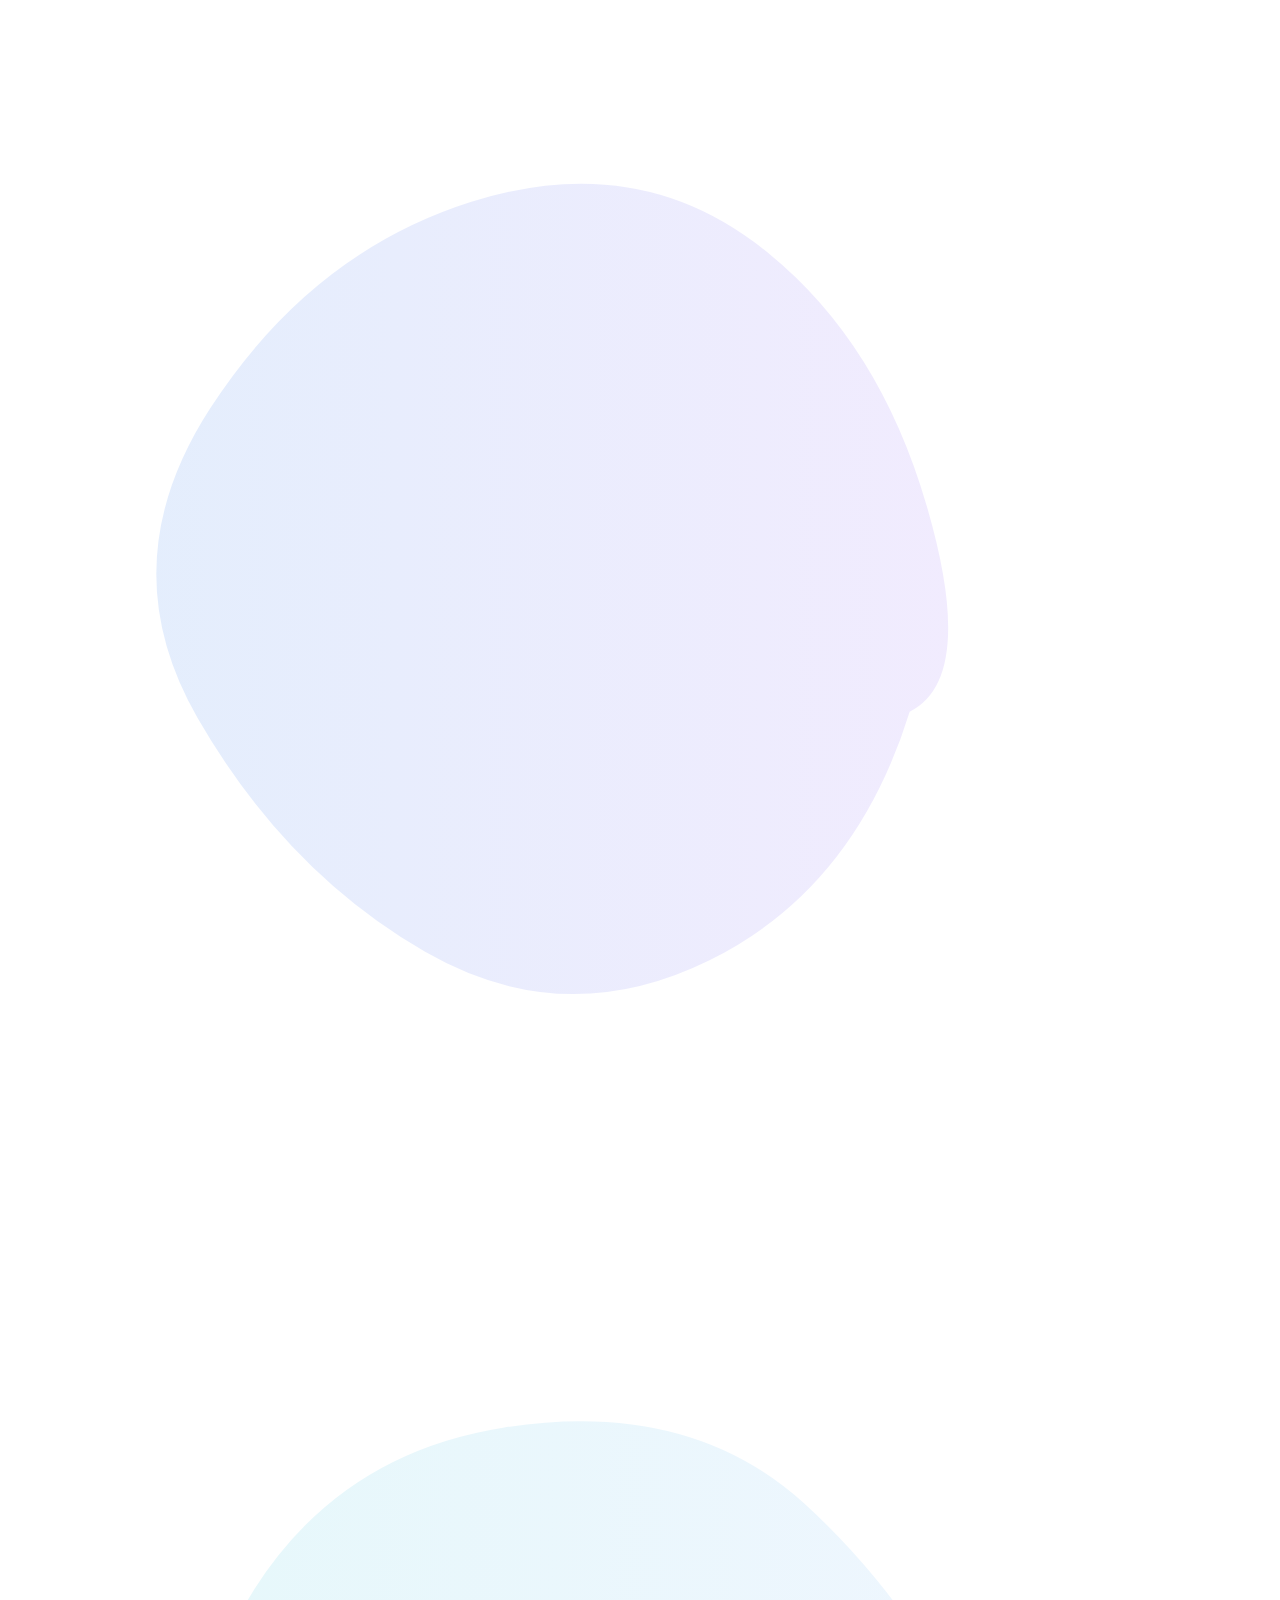
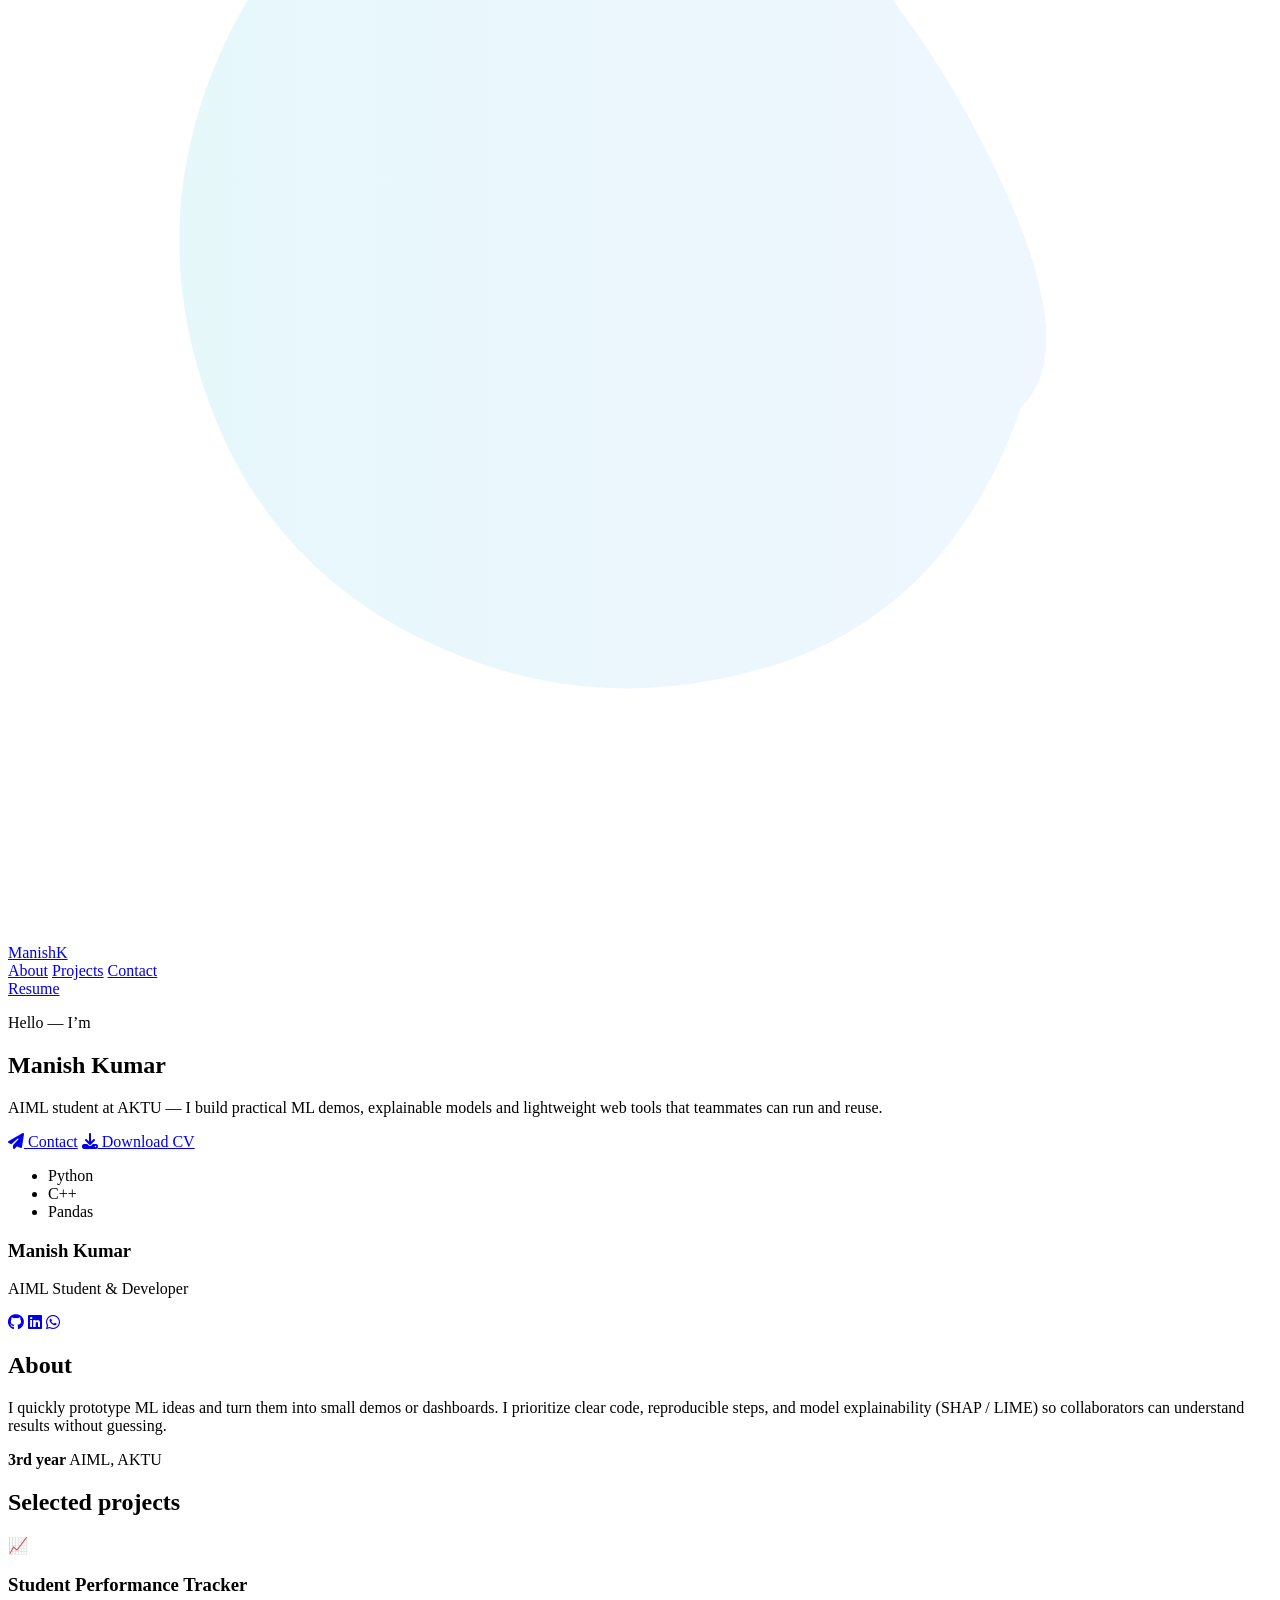
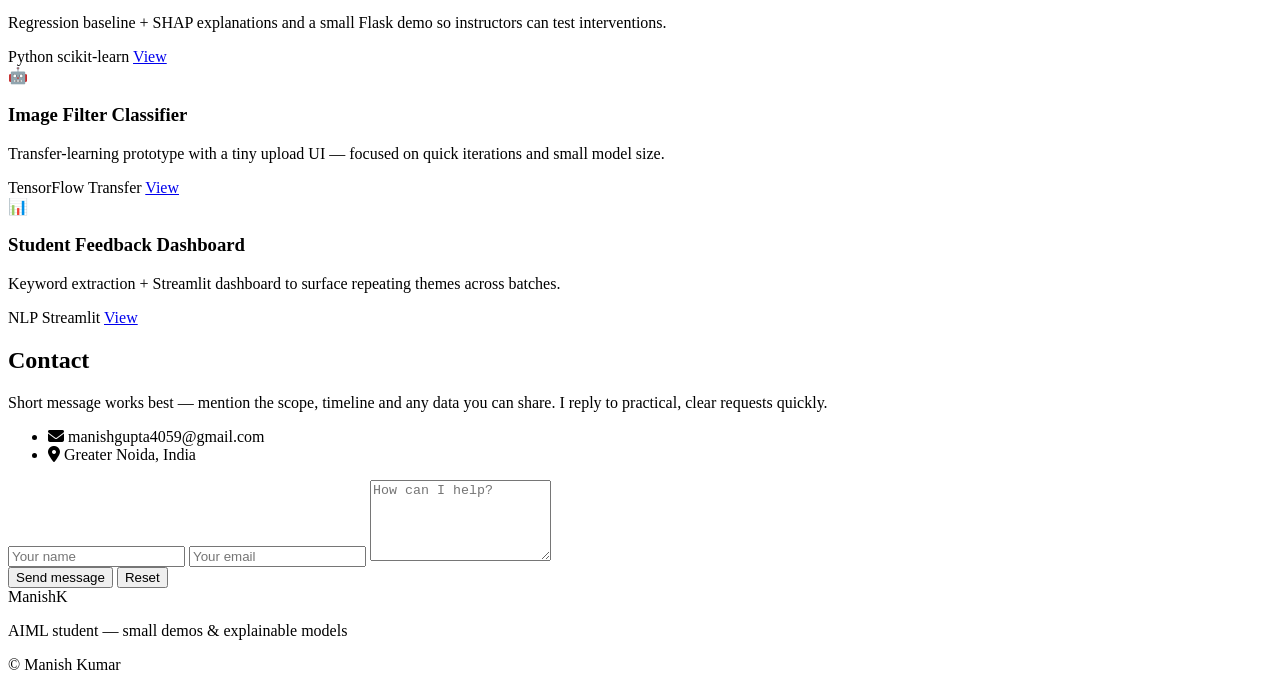
==== index.html @ 33d11e86 "Update index.html" ====
<!doctype html>
<html lang="en">
<head>
  <meta charset="utf-8" />
  <meta name="viewport" content="width=device-width,initial-scale=1" />
  <title>Manish Kumar — AIML Student & AI Engineer</title>
  <meta name="description" content="Manish Kumar — AIML student building practical ML demos, dashboards and lightweight web apps. Open to internships & collabs." />
  <meta name="author" content="Manish Kumar" />
  <meta property="og:title" content="Manish Kumar — AIML Student & AI Engineer" />
  <meta property="og:description" content="Small, practical ML demos — clean code, fast prototypes, explainable models." />
  <meta property="og:image" content="https://via.placeholder.com/1200x630.png?text=Manish+Kumar" />
  <meta name="twitter:card" content="summary_large_image">

  <!-- Fonts & icons -->
  <link rel="preconnect" href="https://fonts.googleapis.com">
  <link href="https://fonts.googleapis.com/css2?family=Poppins:wght@300;400;600;700&display=swap" rel="stylesheet">
  <link rel="stylesheet" href="https://cdnjs.cloudflare.com/ajax/libs/font-awesome/6.5.1/css/all.min.css">

  <!-- Styles -->
  <link rel="stylesheet" href="style.css">
</head>
<body>
  <!-- Background animation container (insert at top of <body>) -->
  <div id="bg-anim" aria-hidden="true">
    <div id="particles-js" class="bg-layer"></div>

    <!-- SVG blobs for soft gradient shapes -->
    <svg class="bg-blob blob-a" viewBox="0 0 600 600" preserveAspectRatio="xMidYMid slice">
      <defs>
        <linearGradient id="gA" x1="0" x2="1">
          <stop offset="0" stop-color="#1f6feb"/>
          <stop offset="1" stop-color="#8b5cf6"/>
        </linearGradient>
      </defs>
      <g>
        <path fill="url(#gA)" opacity="0.12" d="M428,334Q402,418,333,452Q264,486,198,448Q132,410,90,337Q48,264,96,190Q144,116,220,92Q296,68,354,111Q412,154,436,236Q460,318,428,334Z"></path>
      </g>
    </svg>

    <svg class="bg-blob blob-b" viewBox="0 0 600 600" preserveAspectRatio="xMidYMid slice">
      <defs>
        <linearGradient id="gB" x1="0" x2="1">
          <stop offset="0" stop-color="#06b6d4"/>
          <stop offset="1" stop-color="#60a5fa"/>
        </linearGradient>
      </defs>
      <g>
        <path fill="url(#gB)" opacity="0.10" d="M481,347Q447,444,362,470Q277,496,198,458Q119,420,92,335Q65,250,106,168Q147,86,235,72Q323,58,378,108Q433,158,471,239Q509,320,481,347Z"></path>
      </g>
    </svg>
  </div>

  <header class="topbar" role="banner">
    <div class="wrap">
      <a class="brand" href="#home">Manish<span class="accent">K</span></a>
      <nav class="main-nav" role="navigation" aria-label="Main">
        <a href="#about">About</a>
        <a href="#projects">Projects</a>
        <a href="#contact">Contact</a>
      </nav>

      <div class="actions">
        <a class="btn outline" href="resume.pdf" download>Resume</a>
      </div>
    </div>
  </header>

  <main>
    <!-- HERO -->
    <section id="home" class="hero">
      <div class="wrap hero-grid">
        <div class="hero-intro">
          <p class="overline">Hello — I’m</p>
          <h1 id="latestText">Manish Kumar<span class="accent"></span></h1>
          <p class="sub">AIML student at AKTU — I build practical ML demos, explainable models and lightweight web tools that teammates can run and reuse.</p>

          <div class="cta-row">
            <a class="btn primary" href="contact.html"><i class="fa-solid fa-paper-plane"></i> Contact</a>
            <a class="btn ghost" href="resume.pdf" download><i class="fa-solid fa-download"></i> Download CV</a>
          </div>

          <ul class="skills">
            <li>Python</li><li>C++</li><li>Pandas</li>
          </ul>
        </div>

        <aside class="hero-card" id="profileCard" aria-label="Profile">
          <img src="./image/hero.jpg" alt="Photo of Manish Kumar" class="photo" loading="lazy" onerror="this.style.display='none'">
          <div class="card-body">
            <h3 class="name">Manish Kumar</h3>
            <p class="role muted">AIML Student & Developer</p>
            <div class="socials">
              <a href="https://github.com/Manishgupta1234202" target="_blank" rel="noopener" aria-label="GitHub"><i class="fab fa-github"></i></a>
              <a href="YOUR_LINKEDIN_URL" target="_blank" rel="noopener" aria-label="LinkedIn"><i class="fab fa-linkedin"></i></a>
              <a href="https://wa.me/YOUR_PHONE_NUMBER" target="_blank" rel="noopener" aria-label="WhatsApp"><i class="fab fa-whatsapp"></i></a>
            </div>
          </div>
        </aside>
      </div>
    </section>

    <!-- ABOUT -->
    <section id="about" class="section">
      <div class="wrap card">
        <div class="about-grid">
          <div>
            <h2>About</h2>
            <p class="muted">I quickly prototype ML ideas and turn them into small demos or dashboards. I prioritize clear code, reproducible steps, and model explainability (SHAP / LIME) so collaborators can understand results without guessing.</p>

            <div class="stats">
              <div><strong>3rd year</strong><span> AIML, AKTU</span></div>
            </div>
          </div>
        </div>
      </div>
    </section>

    <!-- PROJECTS -->
    <section id="projects" class="section">
      <div class="wrap">
        <h2 class="center">Selected projects</h2>
        <div class="projects-grid">
          <article class="project reveal" tabindex="0" aria-label="Student Performance Tracker">
            <div class="p-preview">📈</div>
            <h3>Student Performance Tracker</h3>
            <p class="muted">Regression baseline + SHAP explanations and a small Flask demo so instructors can test interventions.</p>
            <div class="meta">
              <span class="pill">Python</span>
              <span class="pill">scikit-learn</span>
              <a class="link" href="#" target="_blank" rel="noopener">View</a>
            </div>
          </article>

          <article class="project reveal" tabindex="0" aria-label="Image Filter Classifier">
            <div class="p-preview">🤖</div>
            <h3>Image Filter Classifier</h3>
            <p class="muted">Transfer-learning prototype with a tiny upload UI — focused on quick iterations and small model size.</p>
            <div class="meta">
              <span class="pill">TensorFlow</span>
              <span class="pill">Transfer</span>
              <a class="link" href="#" target="_blank" rel="noopener">View</a>
            </div>
          </article>

          <article class="project reveal" tabindex="0" aria-label="Student Feedback Dashboard">
            <div class="p-preview">📊</div>
            <h3>Student Feedback Dashboard</h3>
            <p class="muted">Keyword extraction + Streamlit dashboard to surface repeating themes across batches.</p>
            <div class="meta">
              <span class="pill">NLP</span>
              <span class="pill">Streamlit</span>
              <a class="link" href="#" target="_blank" rel="noopener">View</a>
            </div>
          </article>
        </div>
      </div>
    </section>

    <!-- CONTACT -->
    <section id="contact" class="section">
      <div class="wrap card contact-card">
        <div class="contact-grid">
          <div>
            <h2>Contact</h2>
            <p class="muted">Short message works best — mention the scope, timeline and any data you can share. I reply to practical, clear requests quickly.</p>

            <ul class="contact-list muted">
              <li><i class="fa-solid fa-envelope"></i> manishgupta4059@gmail.com</li>
              <li><i class="fa-solid fa-location-dot"></i> Greater Noida, India</li>
            </ul>
          </div>

          <!-- Netlify-ready form (also works with mailto fallback implemented in JS) -->
          <form id="contactForm" class="form" name="contact" method="POST" data-netlify="true" netlify-honeypot="bot-field">
            <input type="hidden" name="form-name" value="contact">
            <p class="sr-only"><label>Don’t fill this out if you're human: <input name="bot-field"></label></p>

            <input name="name" type="text" placeholder="Your name" required>
            <input name="email" type="email" placeholder="Your email" required>
            <textarea name="message" rows="5" placeholder="How can I help?" required></textarea>

            <div class="form-actions">
              <button type="submit" class="btn primary">Send message</button>
              <button type="reset" class="btn ghost">Reset</button>
            </div>

            <div id="formStatus" class="form-status" aria-live="polite"></div>
          </form>
        </div>
      </div>
    </section>
  </main>

  <footer class="site-footer">
    <div class="wrap footer-grid">
      <div class="brand-line">
        <span class="brand">Manish<span class="accent">K</span></span>
        <p class="muted">AIML student — small demos & explainable models</p>
      </div>
      <div class="copyright muted">© <span id="year"></span> Manish Kumar</div>
    </div>
  </footer>

  <!-- Scripts -->
  <script src="https://cdn.jsdelivr.net/npm/particles.js@2.0.0/particles.min.js" defer></script>
  <script src="script.js" defer></script>
</body>
</html>
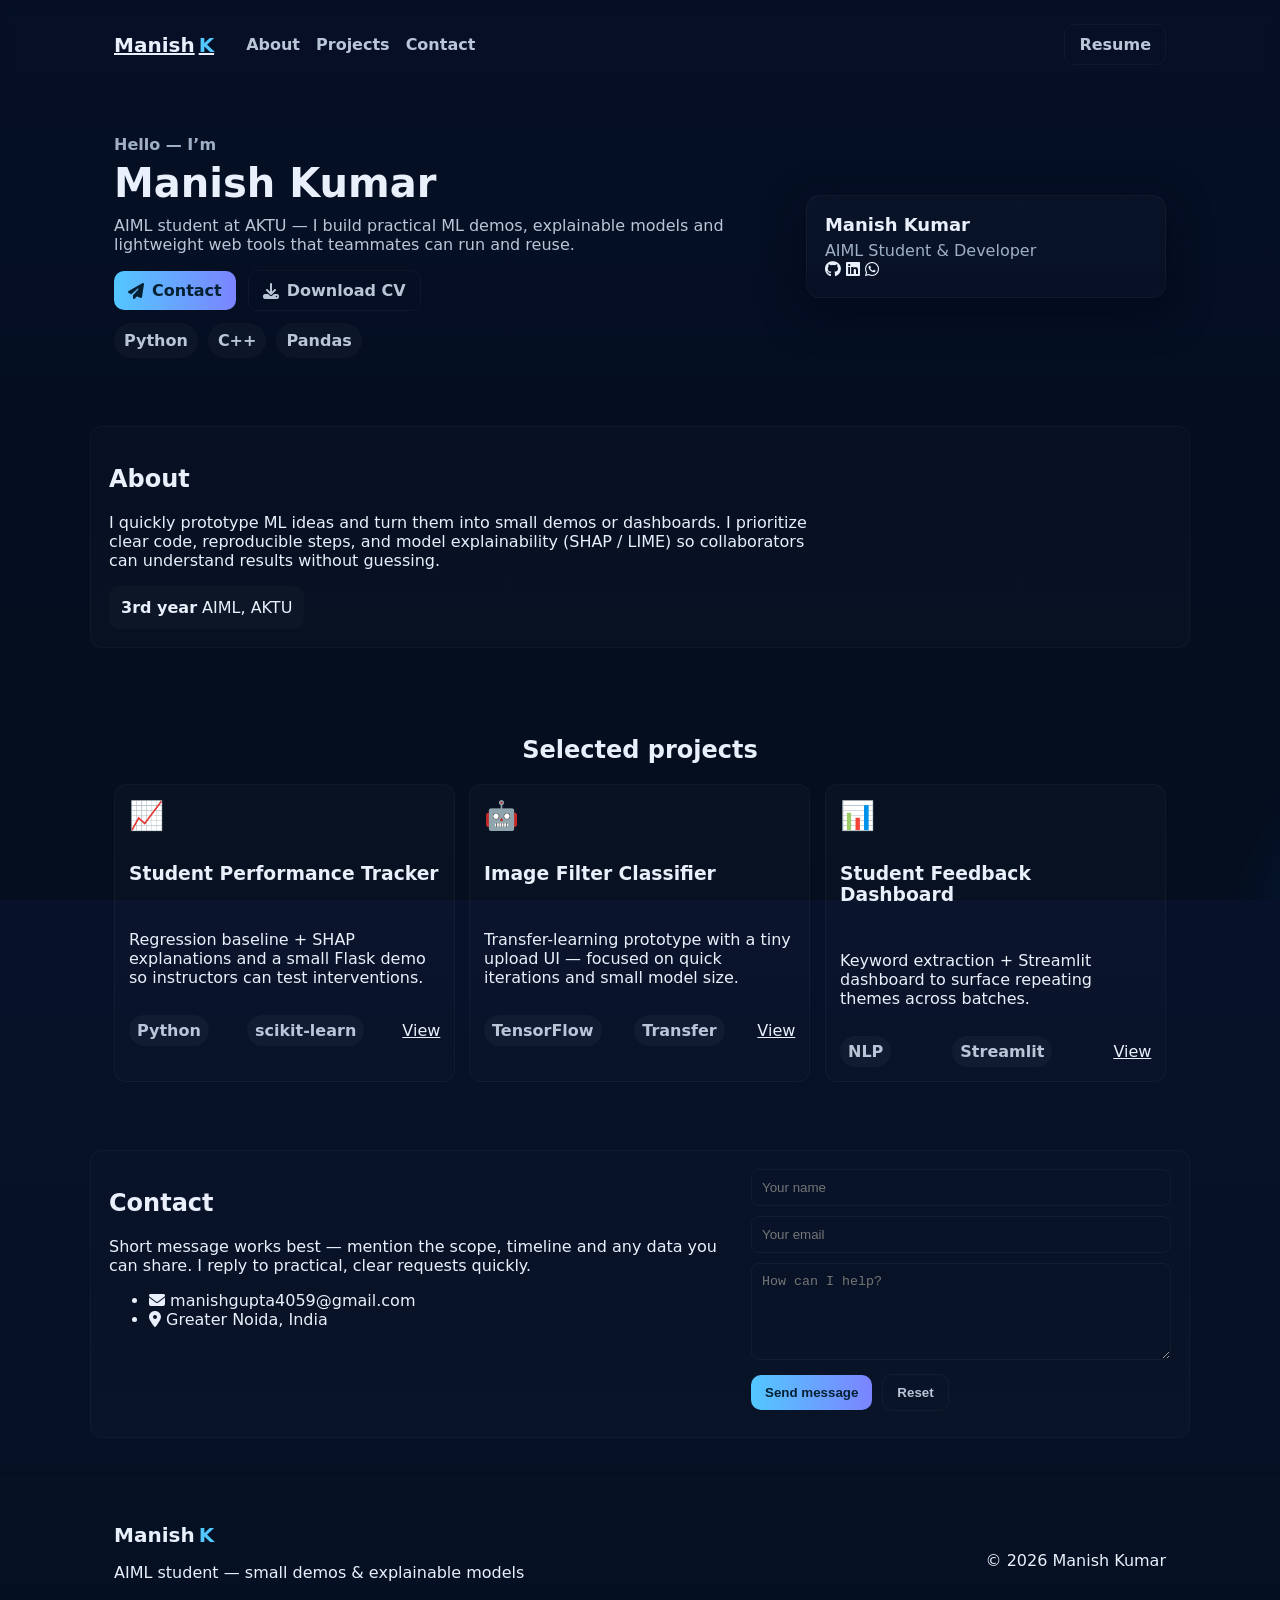
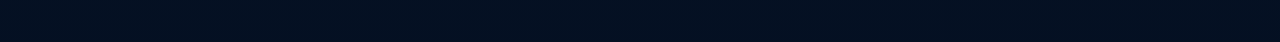
==== commit a62cbb7b: "Update index.html" ====
--- a/index.html
+++ b/index.html
@@ -17,7 +17,7 @@
   <link rel="stylesheet" href="https://cdnjs.cloudflare.com/ajax/libs/font-awesome/6.5.1/css/all.min.css">
 
   <!-- Styles -->
-  <link rel="stylesheet" href="style.css">
+  <link rel="stylesheet" href="port.css">
 </head>
 <body>
   <!-- Background animation container (insert at top of <body>) -->
--- a/port.css
+++ b/port.css
@@ -0,0 +1,130 @@
+:root{
+  --bg-1:#071129;
+  --bg-2:#041021;
+  --text:#e9f0fb;
+  --muted:#9fb0c6;
+  --muted-2:#b8c6d8;
+  --accent-1:#53c7ff;
+  --accent-2:#7b84ff;
+}
+
+/* Reset-ish */
+*{box-sizing:border-box}
+html,body{height:100%;margin:0;font-family:'Poppins',system-ui,Arial;background:linear-gradient(180deg,var(--bg-1),var(--bg-2));color:var(--text);-webkit-font-smoothing:antialiased}
+a{color:inherit}
+.wrap{max-width:1100px;margin:0 auto;padding:24px}
+
+/* Ensure main content sits above animated background */
+#bg-anim{position:fixed;inset:0;z-index:0;pointer-events:none;overflow:hidden}
+body > *:not(#bg-anim){position:relative;z-index:1}
+
+/* Topbar */
+.topbar{position:sticky;top:0;backdrop-filter: blur(6px);z-index:40}
+.topbar .wrap{display:flex;align-items:center;gap:20px}
+.brand{font-weight:700;font-size:20px}
+.brand .accent{color:var(--accent-1);margin-left:4px}
+.main-nav{margin-left:12px;display:flex;gap:16px}
+.main-nav a{color:var(--muted-2);text-decoration:none;font-weight:600}
+.actions{margin-left:auto;display:flex;gap:10px;align-items:center}
+.icon-btn{background:transparent;border:none;color:var(--muted-2);cursor:pointer;padding:8px;border-radius:8px}
+.btn{display:inline-flex;align-items:center;gap:8px;padding:10px 14px;border-radius:10px;font-weight:700;text-decoration:none;cursor:pointer;border:0;position:relative;overflow:hidden}
+.btn.primary{background:linear-gradient(90deg,var(--accent-1),var(--accent-2));color:#042032}
+.btn.ghost,.btn.outline{background:transparent;border:1px solid rgba(255,255,255,0.04);color:var(--muted-2)}
+
+/* Hero */
+.hero{padding:22px 0}
+.hero-grid{display:grid;grid-template-columns:1fr 360px;gap:28px;align-items:center}
+.overline{color:var(--muted);font-weight:700;margin:0 0 6px}
+h1{font-size:40px;margin:0 0 10px}
+.sub{color:var(--muted-2);margin:0 0 16px;max-width:60ch}
+.cta-row{display:flex;gap:12px;align-items:center;margin-bottom:12px}
+.skills{display:flex;gap:10px;flex-wrap:wrap;list-style:none;padding:0;margin:12px 0 0}
+.skills li{background:rgba(255,255,255,0.03);padding:8px 10px;border-radius:999px;color:var(--muted-2);font-weight:600}
+
+/* Hero card */
+.hero-card{background:linear-gradient(180deg,rgba(255,255,255,0.02),rgba(255,255,255,0.01));padding:18px;border-radius:14px;display:flex;gap:14px;align-items:center;box-shadow:0 12px 40px rgba(2,6,23,0.6);border:1px solid rgba(255,255,255,0.03)}
+.photo{width:110px;height:110px;border-radius:10px;object-fit:cover;border:2px solid rgba(255,255,255,0.04)}
+.card-body .name{margin:0;font-size:18px}
+.role{margin:6px 0 0;color:var(--muted)}
+
+/* Card + sections */
+.section{padding:22px 0}
+.card{background:linear-gradient(180deg,rgba(255,255,255,0.01),rgba(255,255,255,0.015));padding:18px;border-radius:12px;border:1px solid rgba(255,255,255,0.03)}
+.about-grid{display:grid;grid-template-columns:1fr 320px;gap:18px;align-items:start}
+.stats{display:flex;gap:12px;margin-top:12px}
+.stats div{background:rgba(255,255,255,0.02);padding:12px;border-radius:10px;text-align:center}
+.skill-list .skill{background:rgba(255,255,255,0.02);padding:12px;border-radius:10px;margin-bottom:10px}
+
+/* Projects */
+.center{text-align:center}
+.projects-grid{display:grid;grid-template-columns:repeat(auto-fit,minmax(240px,1fr));gap:14px;margin-top:14px}
+.project{background:linear-gradient(180deg,rgba(255,255,255,0.02),rgba(255,255,255,0.01));padding:14px;border-radius:12px;border:1px solid rgba(255,255,255,0.03);display:flex;flex-direction:column;gap:12px;transition:transform .22s cubic-bezier(.2,.9,.25,1), box-shadow .22s;will-change:transform}
+.project:hover{transform:translateY(-6px);box-shadow:0 18px 50px rgba(2,6,23,0.6)}
+.p-preview{font-size:28px}
+.pill{display:inline-block;background:rgba(255,255,255,0.03);padding:6px 8px;border-radius:999px;font-weight:700;color:var(--muted-2);margin-right:8px}
+.meta{display:flex;align-items:center;justify-content:space-between}
+
+/* Contact */
+.contact-grid{display:grid;grid-template-columns:1fr 420px;gap:18px;align-items:start}
+.form input,.form textarea{width:100%;padding:10px;border-radius:8px;border:1px solid rgba(255,255,255,0.04);background:transparent;color:inherit;margin-bottom:10px}
+.form-actions{display:flex;gap:10px;align-items:center}
+.form-status{color:var(--muted);margin-top:8px}
+
+/* Footer */
+.site-footer{padding:20px 0;margin-top:18px;border-top:1px solid rgba(255,255,255,0.02)}
+.footer-grid{display:flex;justify-content:space-between;align-items:center;gap:12px}
+
+/* ---------- Live background blobs ---------- */
+.bg-blob{position:absolute;width:60vmax;height:60vmax;max-width:900px;max-height:900px;opacity:0.9;z-index:0;filter:blur(36px);transform-origin:center;will-change:transform,opacity}
+.blob-a{left:-10vmin;top:-8vmin;transform:translate3d(0,0,0) scale(1)}
+.blob-b{right:-12vmin;bottom:-6vmin;transform:translate3d(0,0,0) scale(.95)}
+
+@media (prefers-reduced-motion: no-preference) {
+  .bg-blob.blob-a { animation: floatA 18s ease-in-out infinite; }
+  .bg-blob.blob-b { animation: floatB 22s ease-in-out infinite; }
+  @keyframes floatA {
+    0% { transform: translate3d(0,0,0) scale(1); opacity:0.9; }
+    50% { transform: translate3d(4vmin, -3vmin, 0) scale(1.04); opacity:0.9; }
+    100% { transform: translate3d(0,0,0) scale(1); opacity:0.9; }
+  }
+  @keyframes floatB {
+    0% { transform: translate3d(0,0,0) scale(.95); opacity:0.9; }
+    50% { transform: translate3d(-3vmin, 4vmin, 0) scale(1.02); opacity:0.9; }
+    100% { transform: translate3d(0,0,0) scale(.95); opacity:0.9; }
+  }
+}
+
+/* subtle overlay for depth */
+#bg-anim::after{
+  content:"";position:absolute;inset:0;z-index:1;pointer-events:none;
+  background:linear-gradient(180deg, rgba(4,8,18,0.18), rgba(4,8,18,0.28));
+  mix-blend-mode:screen;opacity:0.85;
+}
+
+/* ---------- Buttons: hover, focus & ripple microinteraction ---------- */
+.btn{position:relative;overflow:hidden;z-index:2}
+.btn:focus{outline:3px solid rgba(83,199,255,0.14);outline-offset:3px;box-shadow:0 6px 20px rgba(83,199,255,0.06)}
+.btn.primary{transition:transform .18s cubic-bezier(.2,.9,.25,1), box-shadow .18s}
+.btn.primary:hover{transform:translateY(-3px) scale(1.01);box-shadow:0 18px 36px rgba(83,199,255,0.08)}
+.btn.ghost:hover{transform:translateY(-2px);box-shadow:0 12px 30px rgba(0,0,0,0.18)}
+/* tap-burst particle style */
+.tap-particle {
+  position: fixed;
+  pointer-events: none;
+  border-radius: 999px;
+  background: radial-gradient(circle, rgba(255,255,255,0.95) 0%, rgba(99,102,241,0.9) 40%, rgba(99,102,241,0.12) 100%);
+  mix-blend-mode: screen;
+  z-index: 0;
+  transform: translate(-50%,-50%) scale(1);
+  opacity: 0.95;
+  will-change: transform, opacity, left, top;
+}
+
+/* make sure pointer-followed blobs are smooth (already present), add slight transition fallback */
+.bg-blob { transition: transform 220ms linear; }
+
+/* ripple circle */
+.btn .ripple { position:absolute;border-radius:50%;transform:translate(-50%,-50%) scale(0);opacity:0.28;pointer-events:none;mix-blend-mode:screen;background: radial-gradient(circle, rgba(255,255,255,0.9) 0%, rgba(255,255,255,0.02) 30%);}
+
+/* small icon bounce on hover for p-preview emoji */
+.p-preview{display
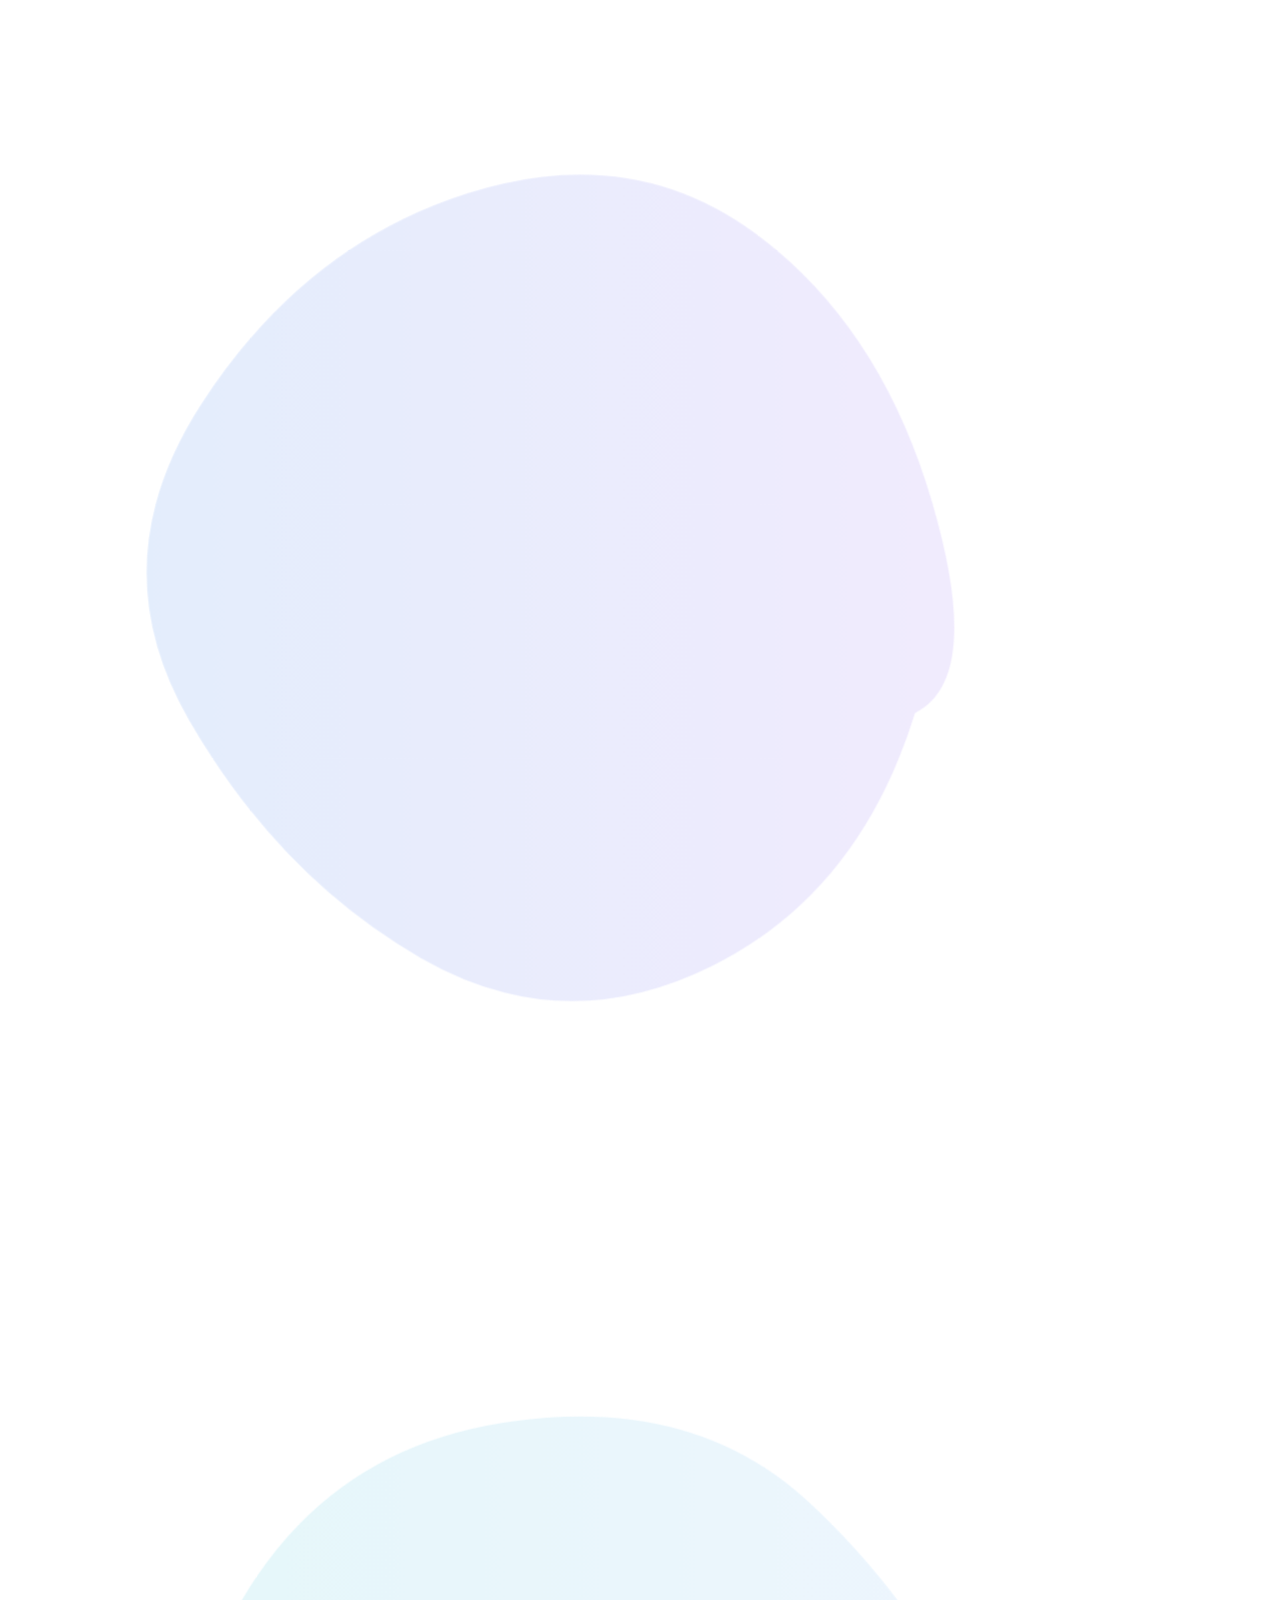
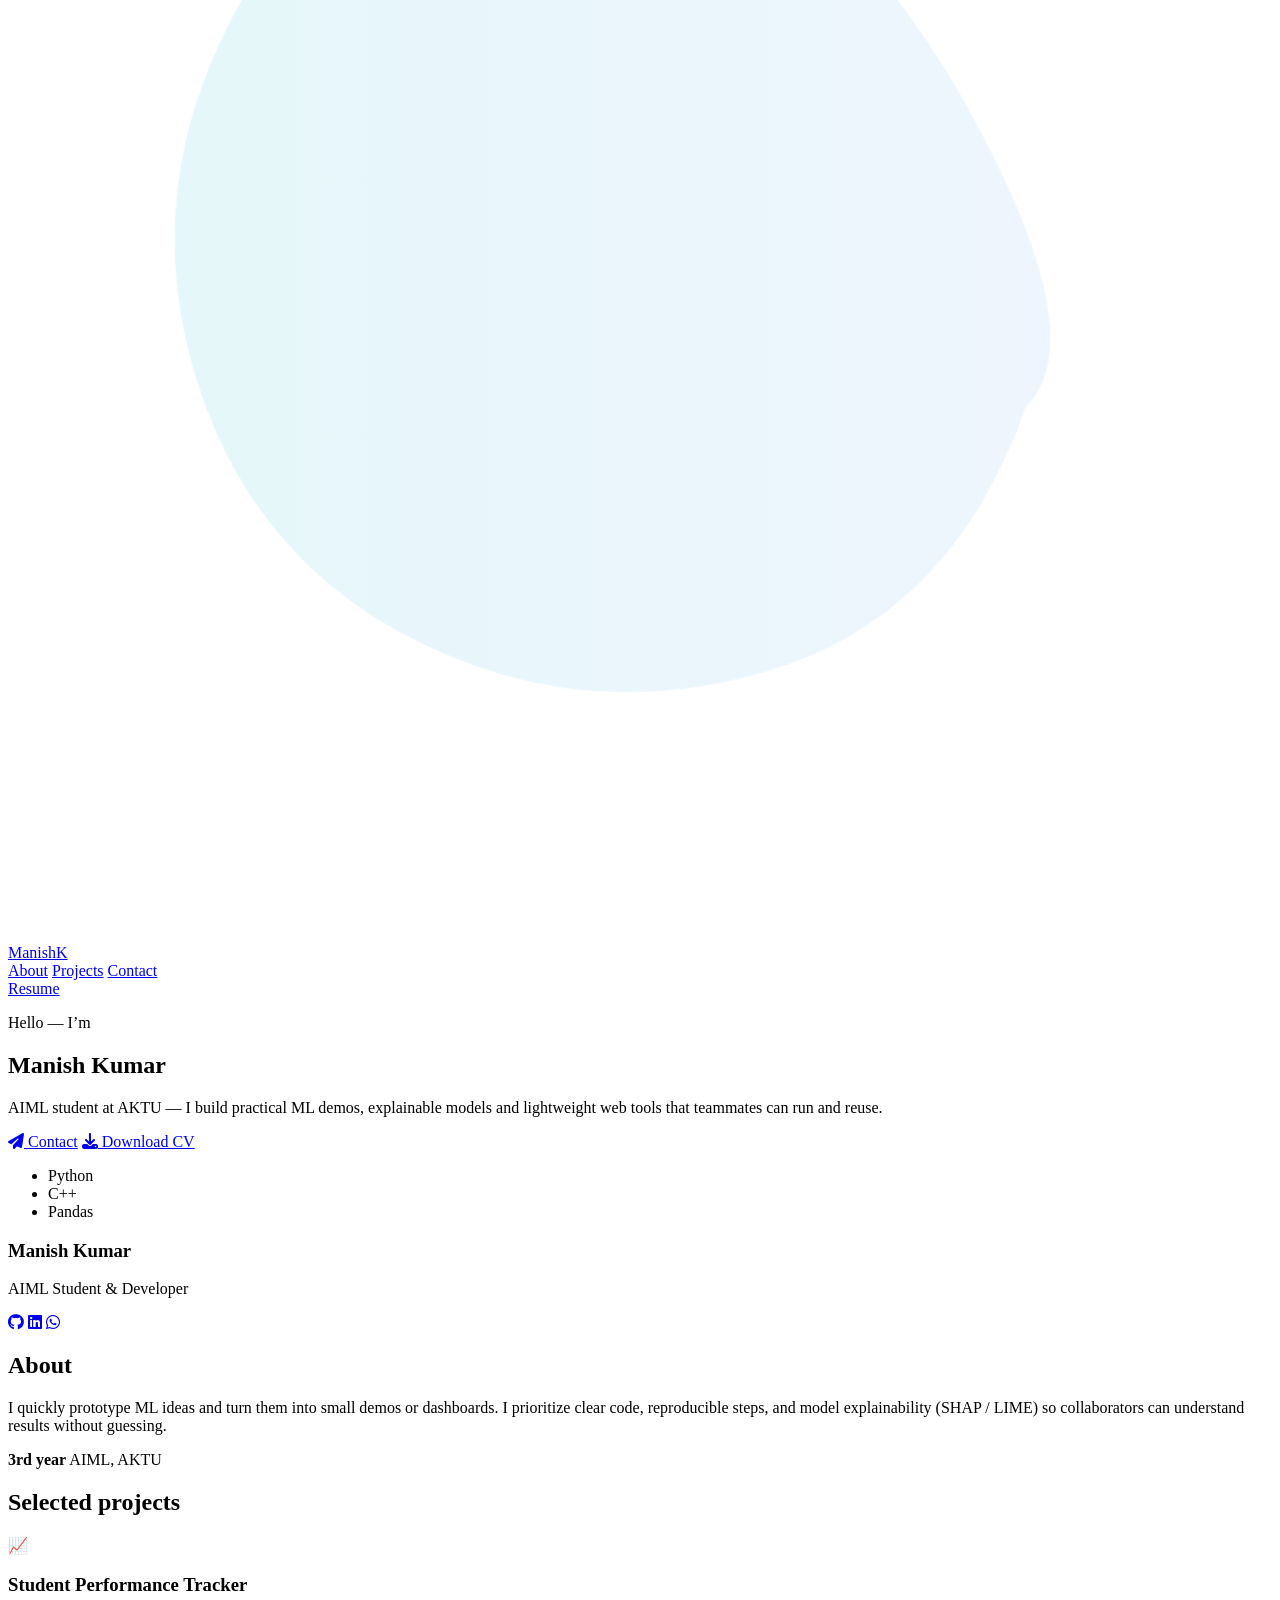
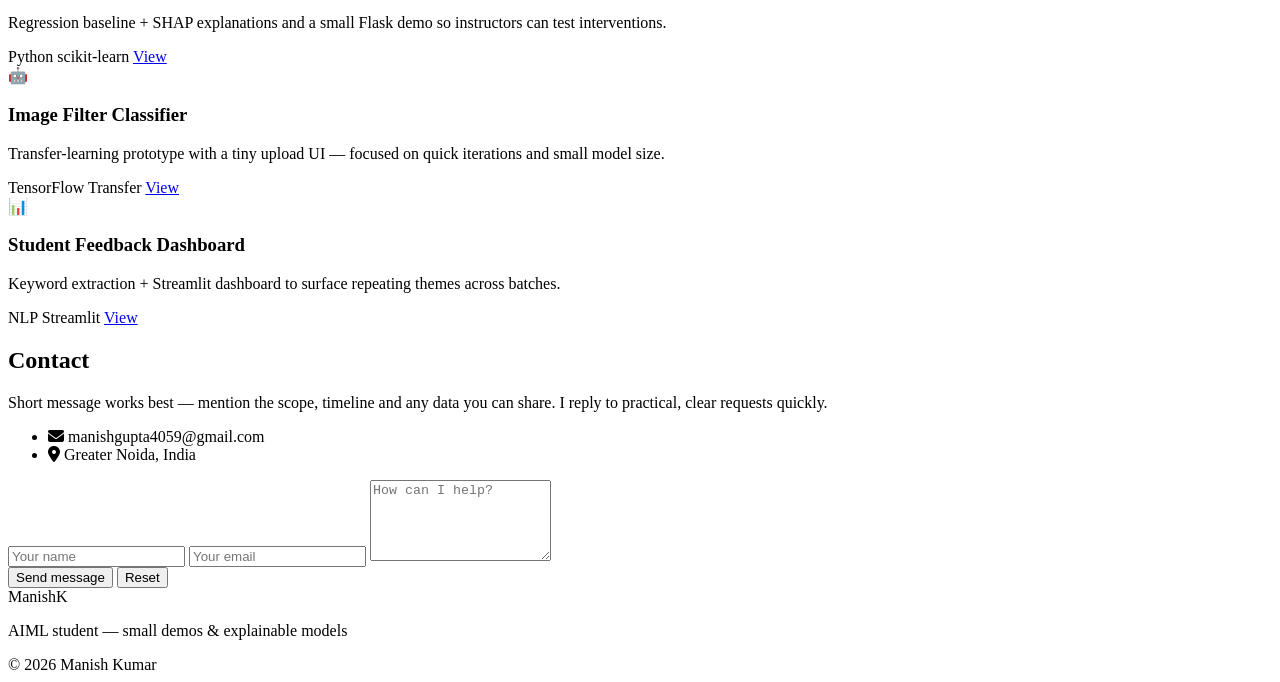
==== commit 76726ee2: "Update index.html" ====
--- a/index.html
+++ b/index.html
@@ -17,7 +17,7 @@
   <link rel="stylesheet" href="https://cdnjs.cloudflare.com/ajax/libs/font-awesome/6.5.1/css/all.min.css">
 
   <!-- Styles -->
-  <link rel="stylesheet" href="port.css">
+  <link rel="stylesheet" href="style.css">
 </head>
 <body>
   <!-- Background animation container (insert at top of <body>) -->
